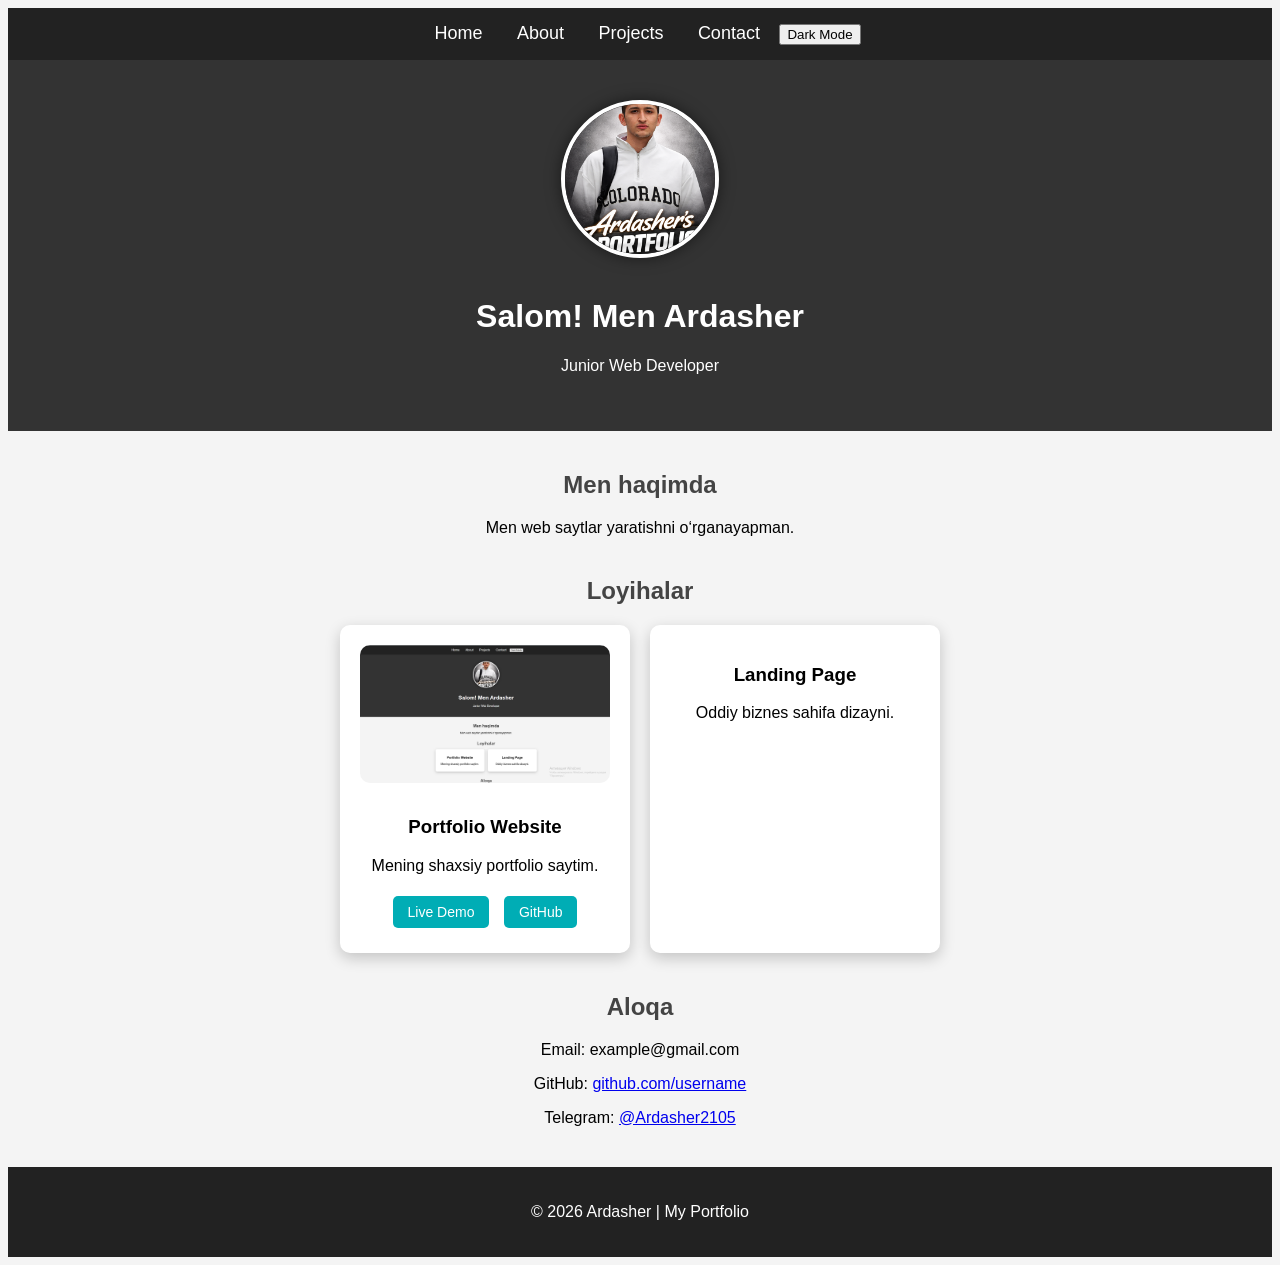
==== index.html @ ba548b77 "Add files via upload" ====
<!DOCTYPE html>
<html lang="uz">
<head>
<meta charset="UTF-8">
<meta name="viewport" content="width=device-width, initial-scale=1.0">

<title>Mening Portfolio</title>
<link rel="stylesheet" href="style.css">
</head>

<body>
<nav>
<a href="#">Home</a>
<a href="#about">About</a>
<a href="#projects">Projects</a>
<a href="#contact">Contact</a>

<button onclick="toggleDarkMode()">Dark Mode</button>
</nav>
<header>
<img src="images!/Profile.jpg.png" width="150">
<h1>Salom! Men Ardasher</h1>
<p>Junior Web Developer</p>
</header>

<section id="about" class="hidden">
<h2>Men haqimda</h2>
<p>Men web saytlar yaratishni o‘rganayapman.</p>
</section>
<section id="projects" class="hidden">

<h2>Loyihalar</h2>

<div class="projects">

<div class="card">
<img src="images!/Profile2.jpg.png">
<h3>Portfolio Website</h3>
<p>Mening shaxsiy portfolio saytim.</p>
<div class="buttons">
<a href="#">Live Demo</a>
<a href="#">GitHub</a>
</div>

</div>

<div class="card">
<h3>Landing Page</h3>
<p>Oddiy biznes sahifa dizayni.</p>
</div>

</div>
</section>

<section id="contact" class="hidden">
<h2>Aloqa</h2>

<p>Email: example@gmail.com</p>

<p>
GitHub:
<a href="https://github.com/username" target="_blank">
github.com/username
</a>
</p>

<p>
Telegram:
<a href="https://t.me/Ardasher2105" target="_blank">
@Ardasher2105
</a>
</p>

</section>
<footer>

<script src="script.js"></script>

<p>© 2026 Ardasher | My Portfolio</p>
</footer>
</body>
</html>
---- style.css ----
html{
scroll-behavior:smooth;
}
body{
font-family: Arial;
background:#f4f4f4;
text-align:center;
}

h1{
color:white;
}

h2{
color:#444;
margin-top:40px;
}
header{
background:#644646;
color:white;
padding:40px;
}
header img{
width:150px;
height:150px;
border-radius:50%;
margin-bottom:15px;
}
header{
background:#000000b1;
color:rgb(242, 238, 238);
padding:40px;
text-align:center;
}
nav{
background:black;
padding:15px;
text-align:center;
}

nav a{
color:white;
text-decoration:none;
margin:15px;
font-size:18px;
}

nav a:hover{
color:orange;
}
.projects{
display:flex;
justify-content:center;
gap:20px;
flex-wrap:wrap;
}

.card{
background:white;
padding:20px;
width:250px;
border-radius:10px;
box-shadow:0 4px 10px rgba(0,0,0,0.2);
transition:0.3s;
}

.card:hover{
transform:scale(1.05);
}
nav{
background:#222;
padding:15px;
position:sticky;
top:0;
text-align:center;
}

nav a{
color:white;
text-decoration:none;
margin:0 15px;
font-size:18px;
}

nav a:hover{
color:#00adb5;
}
header img{
width:150px;
height:150px;
border-radius:50%;
object-fit:cover;
border:4px solid white;
box-shadow:0 0 15px rgba(0,0,0,0.5);
}
header{
text-align:center;
padding:40px;
background:#333;
color:white;
}
.projects{
display:flex;
justify-content:center;
gap:20px;
flex-wrap:wrap;
margin-top:20px;
}

.card{
background:white;
padding:20px;
width:250px;
border-radius:10px;
box-shadow:0 5px 15px rgba(0,0,0,0.2);
transition:0.3s;
text-align:center;
}

.card:hover{
transform:translateY(-10px);
box-shadow:0 10px 25px rgba(0,0,0,0.3);
}
footer{
background:#222;
color:white;
text-align:center;
padding:20px;
margin-top:40px;
}
.dark-mode{
background:#111;
color:white;
}
.dark-mode nav{
background:#000;
}
.dark-mode .card{
background:#222;
color:white;
}
.hidden{
opacity:0;
transform:translateY(50px);
transition:all 1s;
}

.show{
opacity:1;
transform:translateY(0);
}
.card img{
width:100%;
border-radius:10px;
margin-bottom:10px;
}
.buttons{
margin-top:10px;
}

.buttons a{
display:inline-block;
padding:8px 15px;
margin:5px;
background:#00adb5;
color:white;
text-decoration:none;
border-radius:5px;
font-size:14px;
}

.buttons a:hover{
background:#008c92;
}
@media (max-width:768px){

body{
background:red;
}

nav{
display:flex;
flex-direction:column;
}

.projects{
display:flex;
flex-direction:column;
align-items:center;
}

.card{
width:90%;
}

header img{
width:120px;
height:120px;
}

}
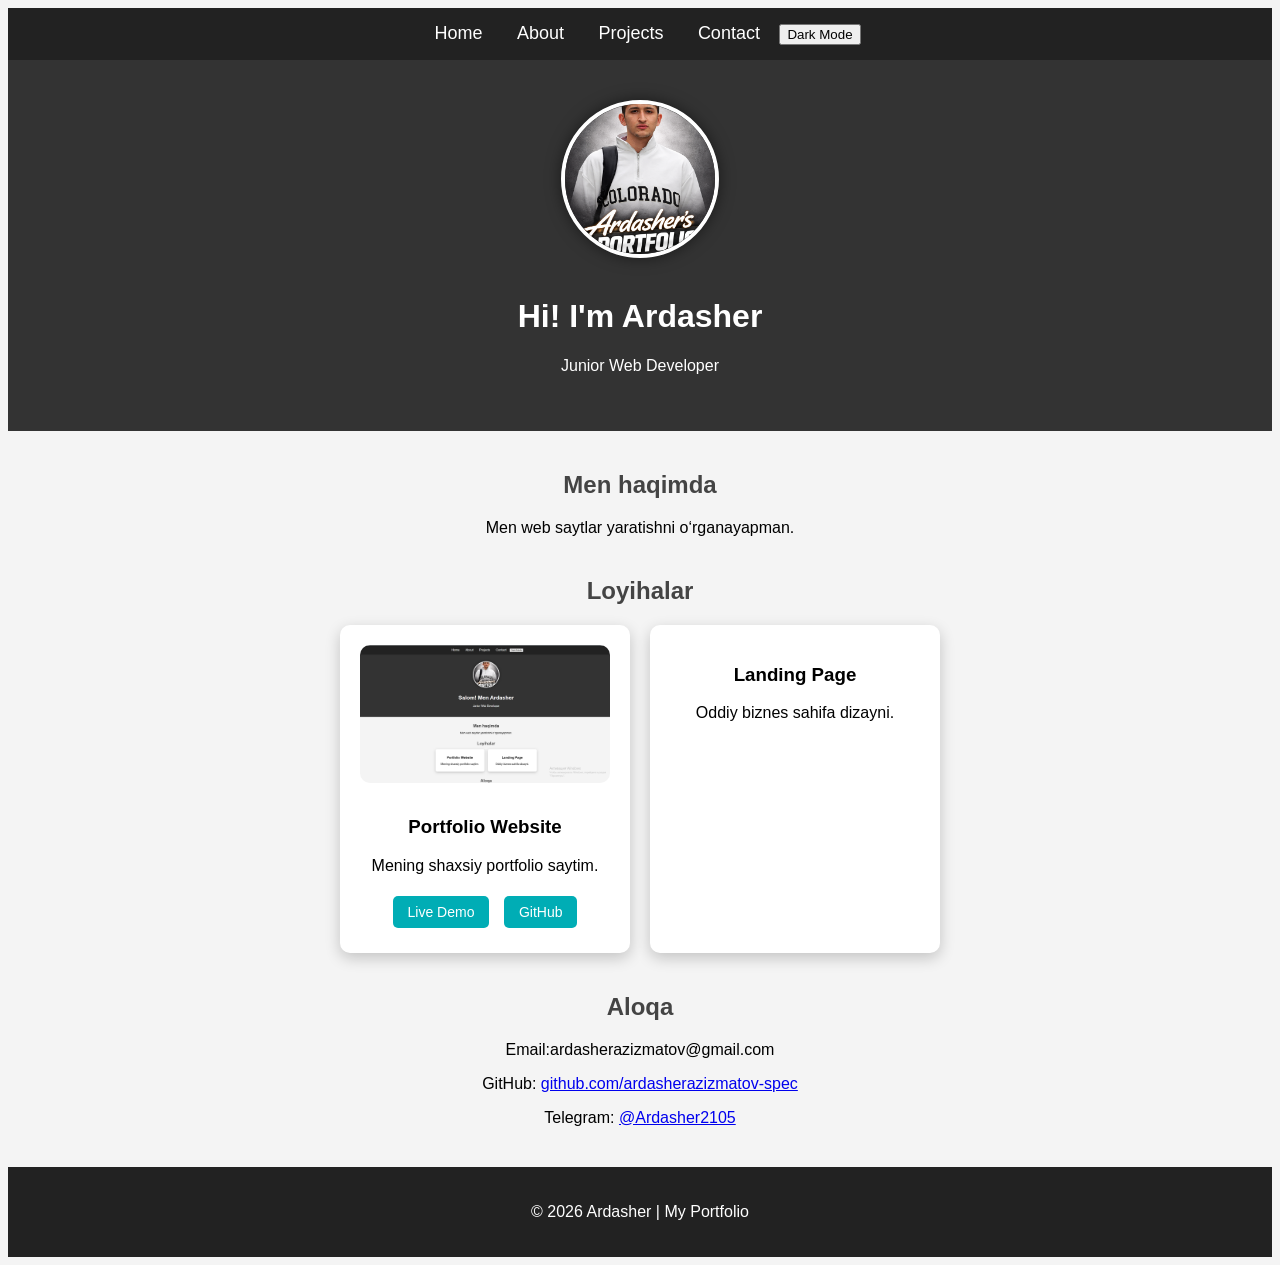
==== commit 1da3b20d: "Add files via upload" ====
--- a/index.html
+++ b/index.html
@@ -19,7 +19,7 @@
 </nav>
 <header>
 <img src="images!/Profile.jpg.png" width="150">
-<h1>Salom! Men Ardasher</h1>
+<h1>Hi! I'm Ardasher</h1>
 <p>Junior Web Developer</p>
 </header>
 
@@ -38,8 +38,8 @@
 <h3>Portfolio Website</h3>
 <p>Mening shaxsiy portfolio saytim.</p>
 <div class="buttons">
-<a href="#">Live Demo</a>
-<a href="#">GitHub</a>
+<a href="https://ardasherazizmatov-spec.github.io/Portfolio">Live Demo</a>
+<a href="https://github.com/ardasherazizmatov-spec/Portfolio">GitHub</a>
 </div>
 
 </div>
@@ -55,16 +55,14 @@
 <section id="contact" class="hidden">
 <h2>Aloqa</h2>
 
-<p>Email: example@gmail.com</p>
+<p>Email:ardasherazizmatov@gmail.com</p>
 
 <p>
-GitHub:
-<a href="https://github.com/username" target="_blank">
-github.com/username
+<p>GitHub: 
+<a href="https://github.com/ardasherazizmatov-spec" target="_blank">
+github.com/ardasherazizmatov-spec
 </a>
 </p>
-
-<p>
 Telegram:
 <a href="https://t.me/Ardasher2105" target="_blank">
 @Ardasher2105
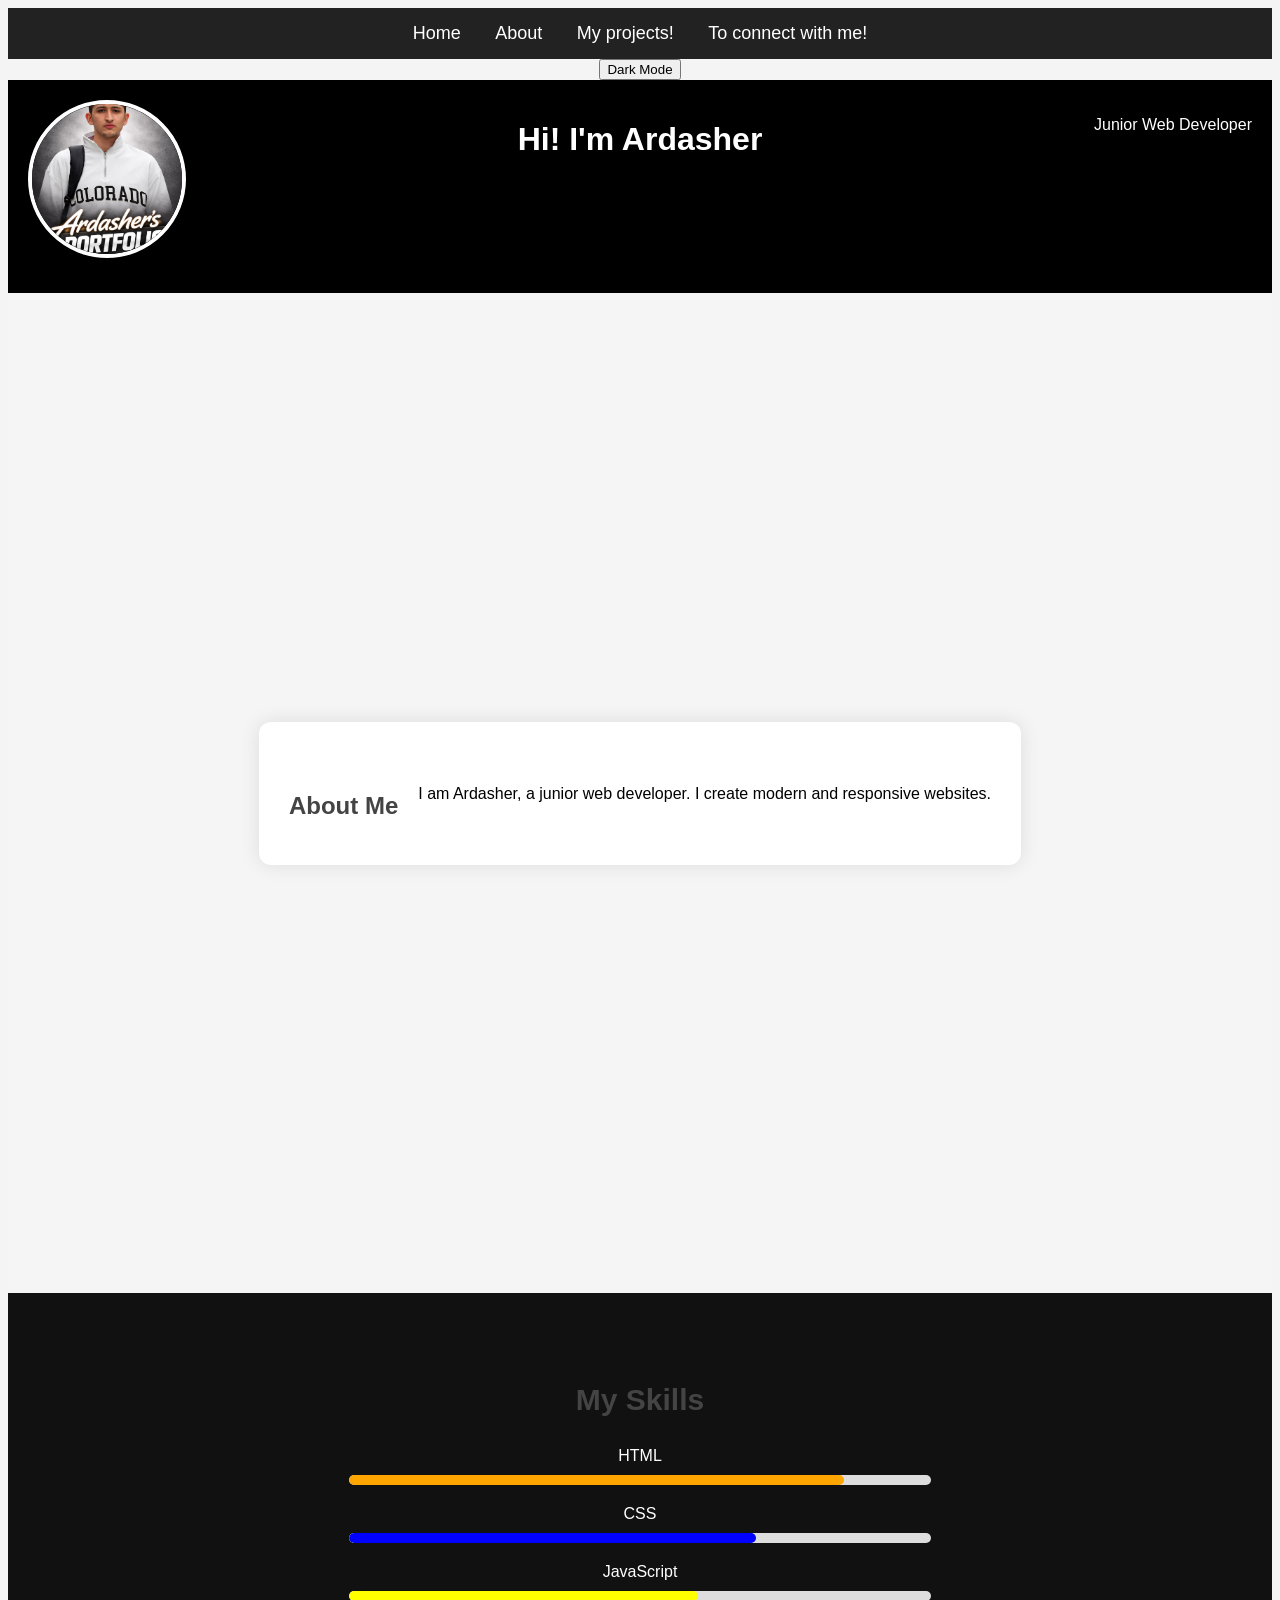
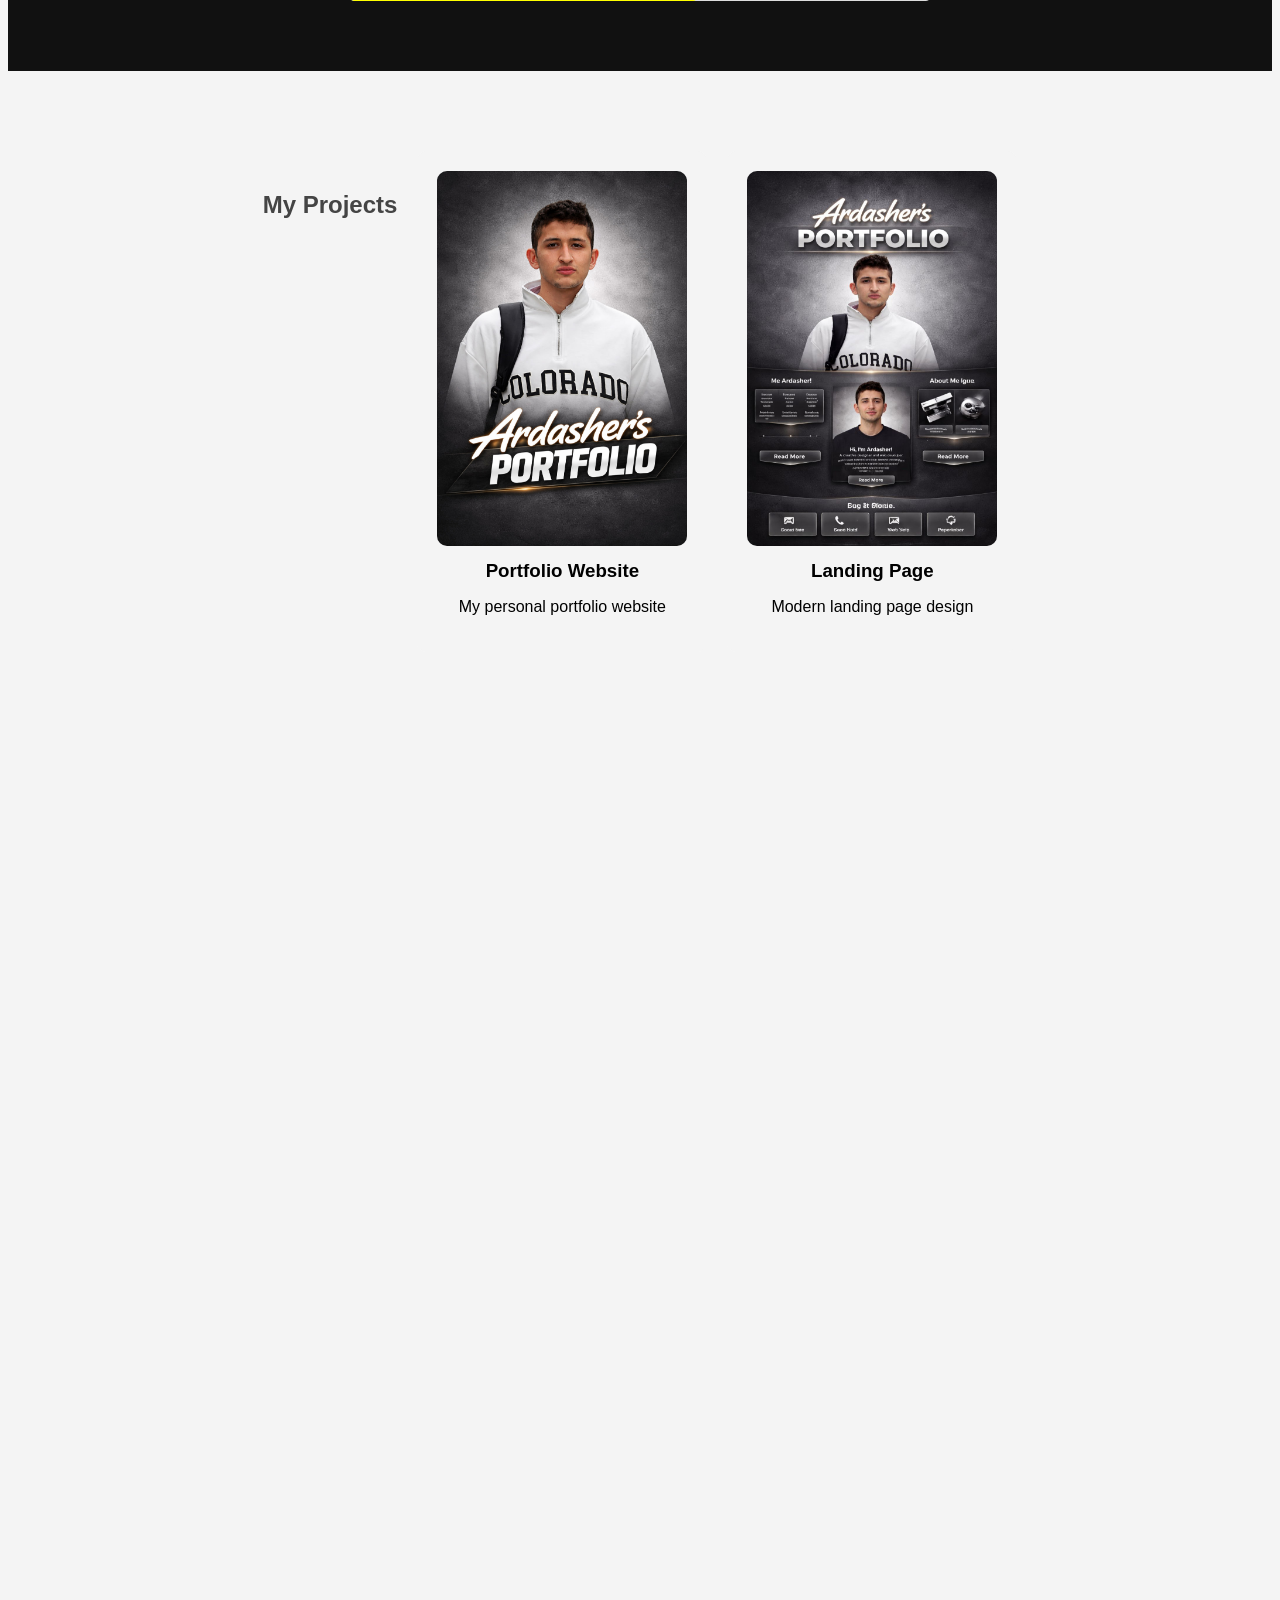
==== commit e8fe819a: "Add files via upload" ====
--- a/index.html
+++ b/index.html
@@ -10,49 +10,138 @@
 
 <body>
 <nav>
-<a href="#">Home</a>
-<a href="#about">About</a>
-<a href="#projects">Projects</a>
-<a href="#contact">Contact</a>
+  <a href="index.html">Home</a>
+  <a href="about.html">About</a>
+  <a href="projects.html">My projects!</a>
+  <a href="contact.html">To connect with me!</a>
+</nav>
 
 <button onclick="toggleDarkMode()">Dark Mode</button>
 </nav>
 <header>
-<img src="images!/Profile.jpg.png" width="150">
+<img src="images!/Profile.jpg" width="150">
 <h1>Hi! I'm Ardasher</h1>
 <p>Junior Web Developer</p>
 </header>
+<section class="about">
+  <div class="about-box">
+    <h2>About Me</h2>
+    <p>I am Ardasher, a junior web developer. I create modern and responsive websites.</p>
+  </div>
+</section>
 
+<section class="skills">
+  <h2>My Skills</h2>
+
+  <div class="skill">
+    <p>HTML</p>
+    <div class="bar"><div class="fill html"></div></div>
+  </div>
+
+  <div class="skill">
+    <p>CSS</p>
+    <div class="bar"><div class="fill css"></div></div>
+  </div>
+
+  <div class="skill">
+    <p>JavaScript</p>
+    <div class="bar"><div class="fill js"></div></div>
+  </div>
+
+</section>
+
+<section class="projects">
+  <h2>My Projects</h2>
+
+  <div class="projects-container">
+
+    <div class="project-card">
+      <img src="images!/Profile.jpg">
+      <h3>Portfolio Website</h3>
+      <p>My personal portfolio website</p>
+    </div>
+
+    <div class="project-card">
+      <img src="images!/Profile1.jpg">
+      <h3>Landing Page</h3>
+      <p>Modern landing page design</p>
+    </div>
+
+  </div>
+</section>
 <section id="about" class="hidden">
 <h2>Men haqimda</h2>
 <p>Men web saytlar yaratishni o‘rganayapman.</p>
+<section class="skills">
+  <h2>My Skills</h2>
+
+  <p>HTML</p>
+  <div class="bar"><div class="fill html"></div></div>
+
+  <p>CSS</p>
+  <div class="bar"><div class="fill css"></div></div>
+
+  <p>JavaScript</p>
+  <div class="bar"><div class="fill js"></div></div>
 </section>
-<section id="projects" class="hidden">
+<section class="skills">
+  <h2>My Skills 💻</h2>
 
-<h2>Loyihalar</h2>
+  <div class="skill">
+    <p>HTML</p>
+    <div class="bar"><div class="fill html"></div></div>
+  </div>
 
-<div class="projects">
+  <div class="skill">
+    <p>CSS</p>
+    <div class="bar"><div class="fill css"></div></div>
+  </div>
 
-<div class="card">
-<img src="images!/Profile2.jpg.png">
-<h3>Portfolio Website</h3>
-<p>Mening shaxsiy portfolio saytim.</p>
-<div class="buttons">
-<a href="https://ardasherazizmatov-spec.github.io/Portfolio">Live Demo</a>
-<a href="https://github.com/ardasherazizmatov-spec/Portfolio">GitHub</a>
-</div>
+  <div class="skill">
+    <p>JavaScript</p>
+    <div class="bar"><div class="fill js"></div></div>
+  </div>
 
-</div>
+  <div class="skill">
+    <p>Python</p>
+    <div class="bar"><div class="fill python"></div></div>
+  </div>
 
-<div class="card">
-<h3>Landing Page</h3>
-<p>Oddiy biznes sahifa dizayni.</p>
-</div>
+</section>
+<section class="projects-preview">
+  <h2>My Projects</h2>
+  <p>Check out my latest works.</p>
+  <a href="projects.html">View Projects</a>
+</section>
+<section id="projects">
+  <h2>My Projects</h2>
 
-</div>
+  <div class="projects-container">
+
+    <div class="project-card">
+      <img src="images!/Profile.jpg" alt="Project">
+      <h3>Portfolio Website</h3>
+      <p>My first personal portfolio website</p>
+      <a href="https://ardasherazizmatov-spec.github.io/Portfolio">Live Demo</a>
+      <a href="https://github.com/ardasherazizmatov-spec/Portfolio">GitHub</a>
+    </div>
+
+    <div class="project-card">
+      <img src="images!/Profile1.jpg" alt="Project 2">
+      <h3>Landing Page</h3>
+      <p>Modern landing page design</p>
+      <a href="#">Live Demo</a>
+      <a href="#">GitHub</a>
+    </div>
+
+  </div>
 </section>
 
-<section id="contact" class="hidden">
+<section class="contact">
+  <h2>Contact Me</h2>
+  <p>Email: ardasherazizmatov@gmail.com</p>
+</section>
+<section id="contact">
 <h2>Aloqa</h2>
 
 <p>Email:ardasherazizmatov@gmail.com</p>
@@ -76,5 +165,6 @@
 
 <p>© 2026 Ardasher | My Portfolio</p>
 </footer>
+<script src="script.js"></script>
 </body>
 </html>
--- a/style.css
+++ b/style.css
@@ -168,19 +168,44 @@
 border-radius:5px;
 font-size:14px;
 }
-
+section {
+  padding: 50px;
+  text-align: center;
+}
+
+.skills .bar {
+  width: 50%;
+  background: #ddd;
+  margin: 10px auto;
+  height: 10px;
+}
+
+.fill {
+  height: 10px;
+  background: black;
+}
+
+.fill.html { width: 85%; }
+.fill.css { width: 70%; }
+.fill.js { width: 60%; }
 .buttons a:hover{
 background:#008c92;
 }
 @media (max-width:768px){
 
 body{
-background:red;
+background:white (242, 237, 237);
 }
 
 nav{
-display:flex;
-flex-direction:column;
+  display: flex;
+  flex-direction: column;
+
+  position: sticky;
+  top: 0;
+  background: #111;
+  padding: 10px;
+  z-index: 1000;
 }
 
 .projects{
@@ -198,4 +223,335 @@
 height:120px;
 }
 
+} 
+.about {
+    display: flex;
+    justify-content: center;
+    align-items: center;
+    height: 100vh;
+    background: #f5f5f5;
+}
+
+.about-box {
+    background: white;
+    padding: 30px;
+    max-width: 700px;
+    border-radius: 10px;
+    box-shadow: 0 0 15px rgba(0,0,0,0.1);
+}
+
+.about-box h2 {
+    margin-bottom: 15px;
+}
+
+.about-box p {
+    margin-bottom: 15px;
+    line-height: 1.6;
+} 
+.about-box {
+    display: flex;
+    gap: 20px;
+    background: white;
+    padding: 30px;
+    max-width: 900px;
+    border-radius: 12px;
+    box-shadow: 0 0 20px rgba(0,0,0,0.1);
+    align-items: center;
+}
+
+.about-img {
+    width: 200px;
+    border-radius: 10px;
+}
+
+.about-text {
+    flex: 1;
+}
+.about-box {
+    transition: 0.3s;
+}
+
+.about-box:hover {
+    transform: scale(1.03);
+}
+header {
+    display: flex;
+    justify-content: space-between;
+    padding: 20px;
+    background: black;
+    color: white;
+}
+
+header a {
+    color: white;
+    text-decoration: none;
+}
+@media (max-width: 768px) {
+    .about-box {
+        flex-direction: column;
+        text-align: center;
+    }
+
+    .about-img {
+        width: 150px;
+    }
+} 
+.contact {
+    display: flex;
+    justify-content: center;
+    align-items: center;
+    height: 100vh;
+    background: linear-gradient(135deg, #667eea, #764ba2);
+}
+
+.contact-box {
+    background: white;
+    padding: 30px;
+    width: 350px;
+    border-radius: 12px;
+    box-shadow: 0 0 25px rgba(0,0,0,0.2);
+
+    /* animatsiya */
+    animation: fadeIn 1s ease;
+}
+
+.contact-box h2 {
+    margin-bottom: 10px;
+}
+
+.contact-box p {
+    margin-bottom: 20px;
+    color: gray;
+}
+
+form input,
+form textarea {
+    width: 100%;
+    padding: 10px;
+    margin-bottom: 15px;
+    border-radius: 8px;
+    border: 1px solid #ccc;
+}
+
+form button {
+    width: 100%;
+    padding: 10px;
+    border: none;
+    background: black;
+    color: white;
+    border-radius: 8px;
+    cursor: pointer;
+    transition: 0.3s;
+}
+
+form button:hover {
+    background: #333;
+}
+@keyframes fadeIn {
+    from {
+        opacity: 0;
+        transform: translateY(30px);
+    }
+    to {
+        opacity: 1;
+        transform: translateY(0);
+    }
+}
+form input:focus,
+form textarea:focus {
+    outline: none;
+    border: 1px solid #667eea;
+}
+@media (max-width: 500px) {
+    .contact-box {
+        width: 90%;
+    }
+}
+.skills {
+    padding: 50px;
+    background: #111;
+    color: white;
+}
+
+.skills h2 {
+    text-align: center;
+    margin-bottom: 30px;
+}
+
+.skill {
+    margin-bottom: 20px;
+}
+
+.bar {
+    width: 100%;
+    height: 10px;
+    background: #333;
+    border-radius: 5px;
+}
+
+.fill {
+    height: 10px;
+    border-radius: 5px;
+    width: 0;
+    transition: 1s;
+}
+.fill.html {
+    width: 85%;
+    background: orange;
+}
+
+.fill.css {
+    width: 70%;
+    background: blue;
+}
+
+.fill.js {
+    width: 60%;
+    background: yellow;
+}
+
+.fill.python {
+    width: 55%;
+    background: green;
+}
+.skills {
+    padding: 50px;
+    background: #111;
+    color: white;
+}
+
+.skills h2 {
+    text-align: center;
+    margin-bottom: 30px;
+    font-size: 30px;
+}
+
+.skill {
+    margin-bottom: 20px;
+}
+
+.skill p {
+    margin-bottom: 5px;
+}
+
+.bar {
+    width: 100%;
+    height: 10px;
+    background: #333;
+    border-radius: 5px;
+    overflow: hidden;
+}
+
+.fill {
+    height: 10px;
+    border-radius: 5px;
+    width: 0;
+    transition: 1s;
+}
+.fill.html {
+    width: 85%;
+    background: orange;
+}
+
+.fill.css {
+    width: 70%;
+    background: blue;
+}
+
+.fill.js {
+    width: 60%;
+    background: yellow;
+}
+
+.fill.python {
+    width: 55%;
+    background: green;
+}
+.projects-container {
+  display: flex;
+  gap: 20px;
+  flex-wrap: wrap;
+}
+
+.project-card {
+  background: #1a1a1a;
+  padding: 15px;
+  border-radius: 15px;
+  width: 250px;
+  transition: 0.3s;
+}
+
+.project-card img {
+  width: 100%;
+  border-radius: 10px;
+}
+
+.project-card h3 {
+  margin: 10px 0;
+  color: white;
+}
+
+.project-card p {
+  color: #ccc;
+}
+
+.project-card a {
+  display: inline-block;
+  margin-top: 10px;
+  margin-right: 10px;
+  color: #00ffff;
+  text-decoration: none;
+}
+
+.project-card:hover {
+  transform: translateY(-10px) scale(1.03);
+  box-shadow: 0 0 25px #00ffff;
+}
+.hidden {
+  opacity: 0;
+  transform: translateY(50px);
+  transition: all 0.6s ease;
+}
+
+.show {
+  opacity: 1;
+  transform: translateY(0);
+}
+a {
+  transition: 0.3s;
+}
+
+a:hover {
+  color: #00ffff;
+  transform: scale(1.1);
+}
+.projects {
+  display: flex;
+  justify-content: center;
+  gap: 20px;
+  margin-top: 30px;
+  flex-wrap: wrap;
+}
+
+.project-card {
+  background: #f4f4f4;
+  padding: 20px;
+  width: 250px;
+  border-radius: 10px;
+  text-align: center;
+}
+
+.project-card a {
+  display: inline-block;
+  margin-top: 10px;
+  text-decoration: none;
+  color: white;
+  background: black;
+  padding: 8px 12px;
+  border-radius: 5px;
+}
+.projects h1,
+.projects h3,
+.projects p {
+  color: black;
 }
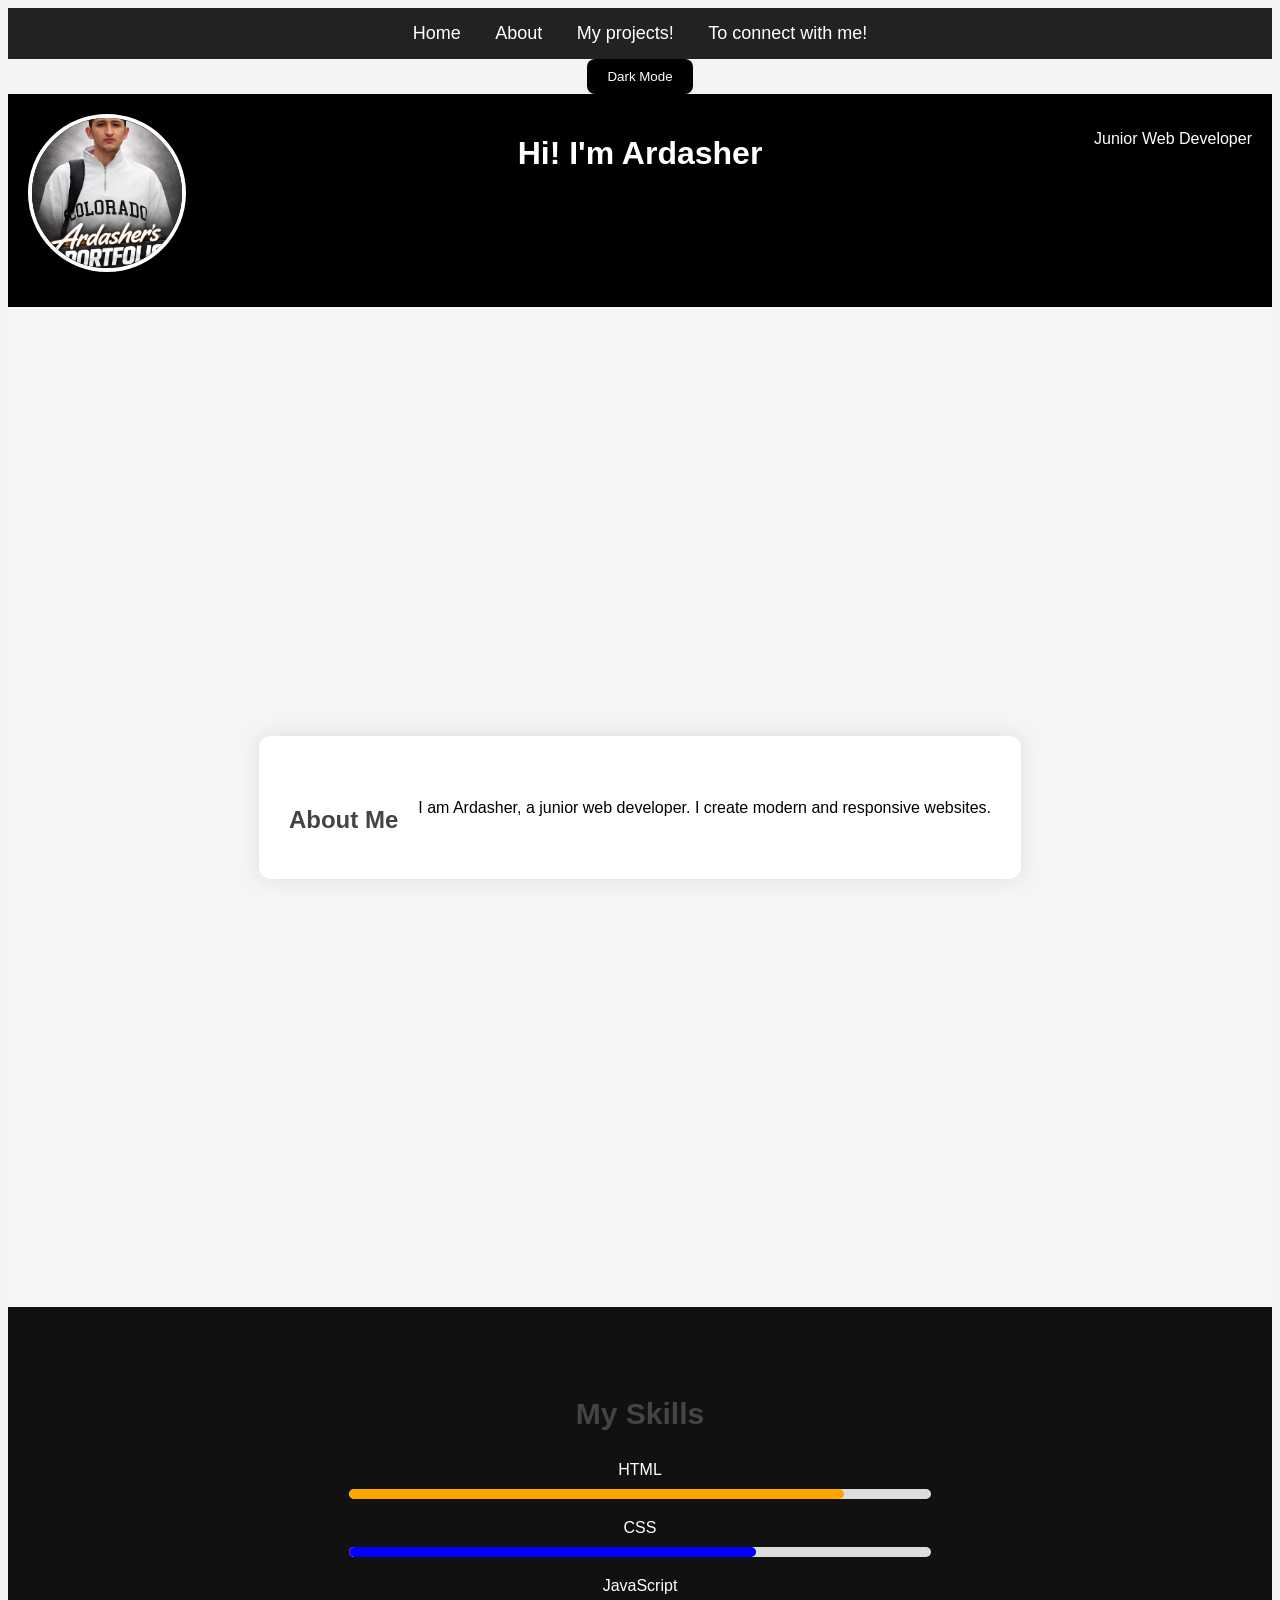
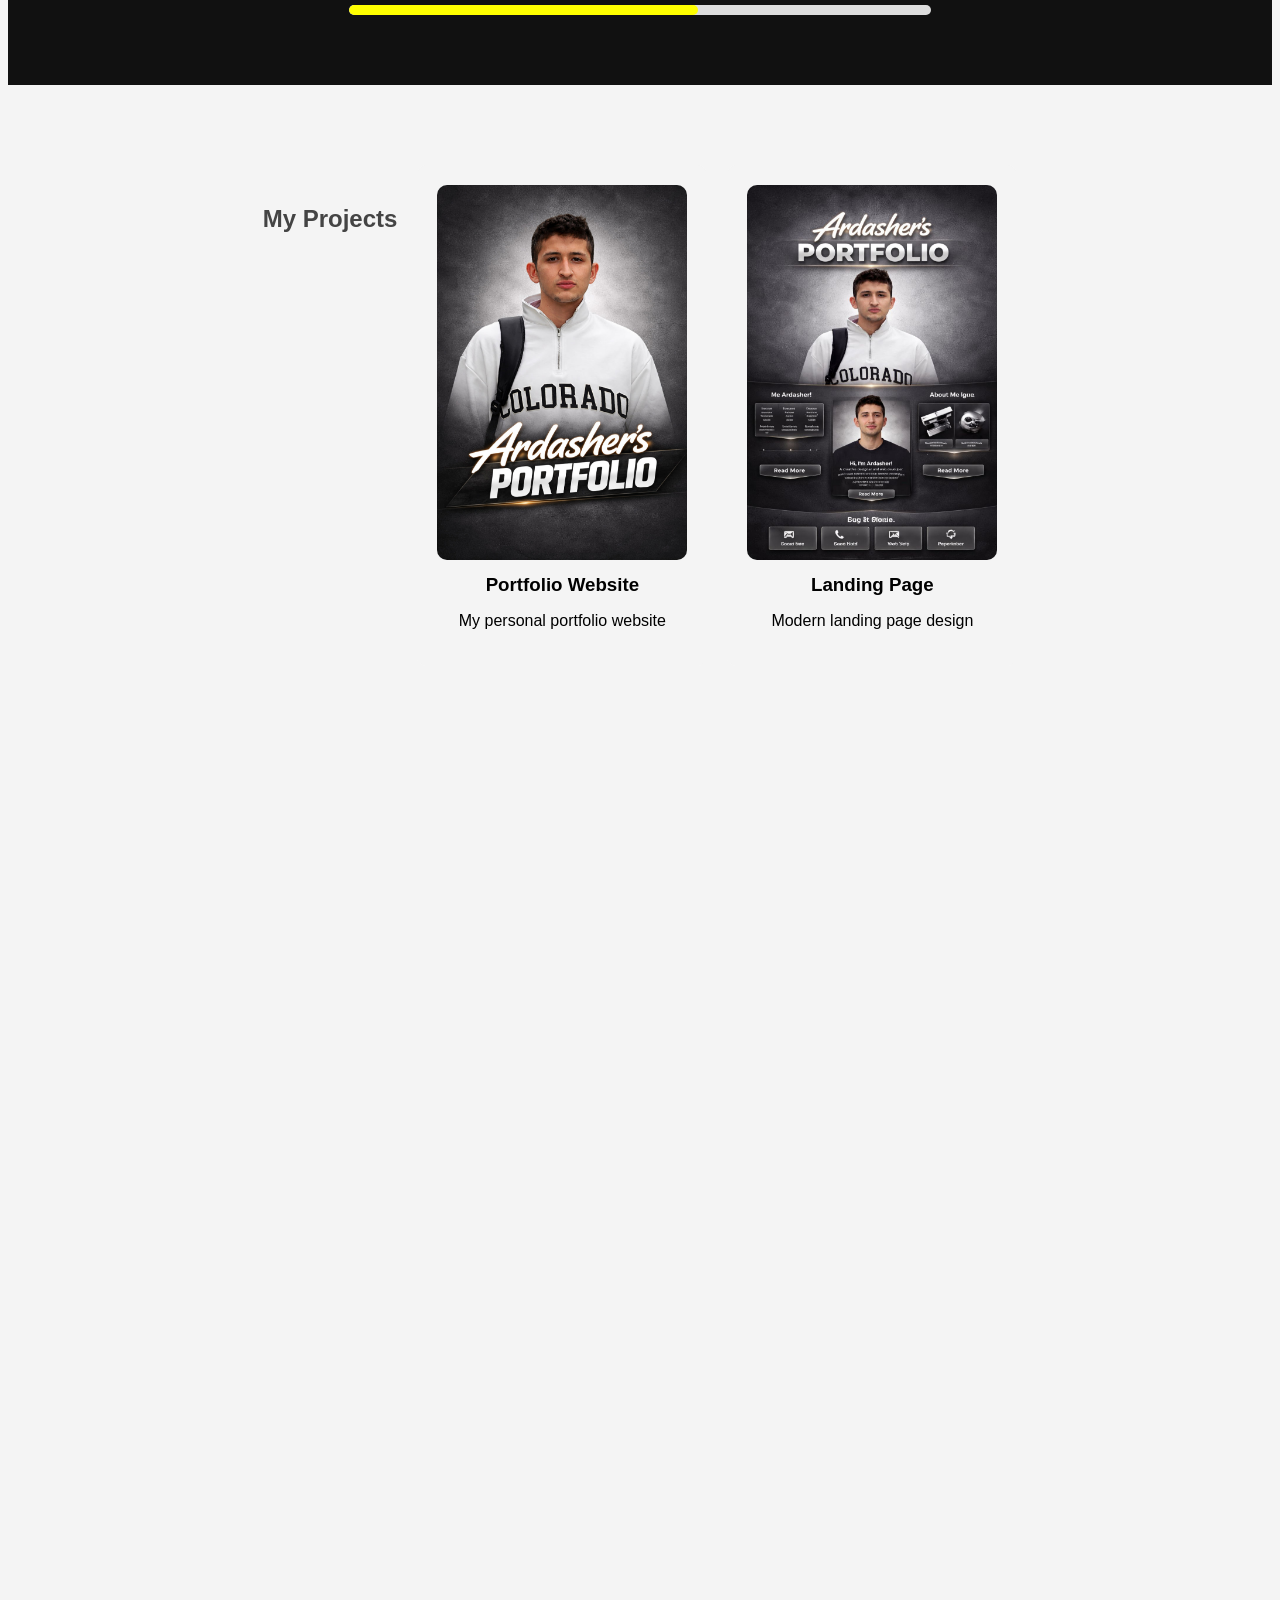
==== commit cbea8a40: "Add files via upload" ====
--- a/index.html
+++ b/index.html
@@ -20,7 +20,7 @@
 </nav>
 <header>
 <img src="images!/Profile.jpg" width="150">
-<h1>Hi! I'm Ardasher</h1>
+<h1 id="typing">Hi! I'm Ardasher</h1>
 <p>Junior Web Developer</p>
 </header>
 <section class="about">
@@ -118,7 +118,7 @@
 
   <div class="projects-container">
 
-    <div class="project-card">
+    <div class="project-card reveal"></div>
       <img src="images!/Profile.jpg" alt="Project">
       <h3>Portfolio Website</h3>
       <p>My first personal portfolio website</p>
@@ -167,4 +167,7 @@
 </footer>
 <script src="script.js"></script>
 </body>
-</html>+</html>
+<footer>
+  <p>© 2026 Ardasher | All rights reserved</p>
+</footer>
--- a/style.css
+++ b/style.css
@@ -554,4 +554,42 @@
 .projects h3,
 .projects p {
   color: black;
+}
+.project-card {
+  transition: 0.3s;
+}
+
+.project-card:hover {
+  transform: translateY(-10px);
+  box-shadow: 0 10px 25px rgba(0,0,0,0.3);
+}
+button, .btn {
+  background: black;
+  color: white;
+  padding: 10px 20px;
+  border-radius: 8px;
+  border: none;
+  cursor: pointer;
+  transition: 0.3s;
+}
+
+button:hover, .btn:hover {
+  background: #333;
+}
+.reveal {
+  opacity: 0;
+  transform: translateY(50px);
+  transition: 0.6s;
+}
+
+.reveal.active {
+  opacity: 1;
+  transform: translateY(0);
+}
+footer {
+  text-align: center;
+  padding: 20px;
+  background: black;
+  color: white;
+  margin-top: 50px;
 }
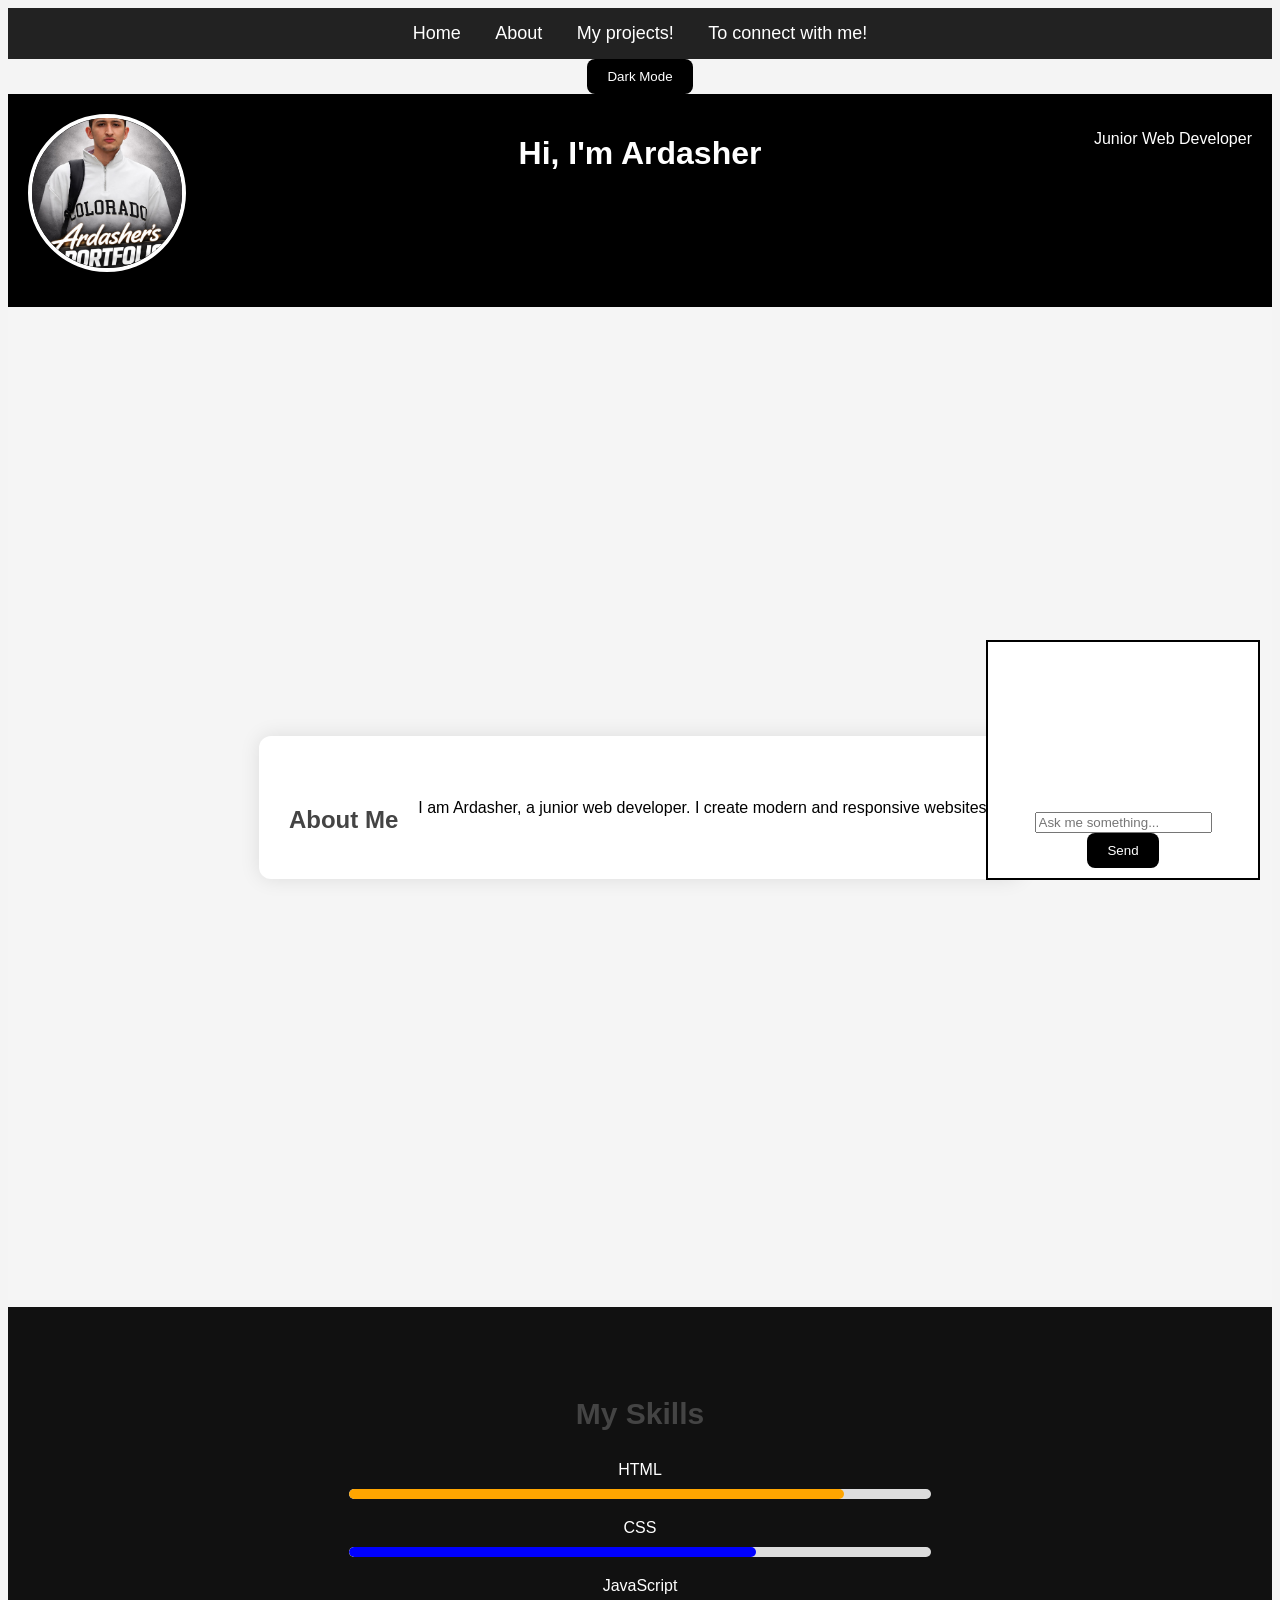
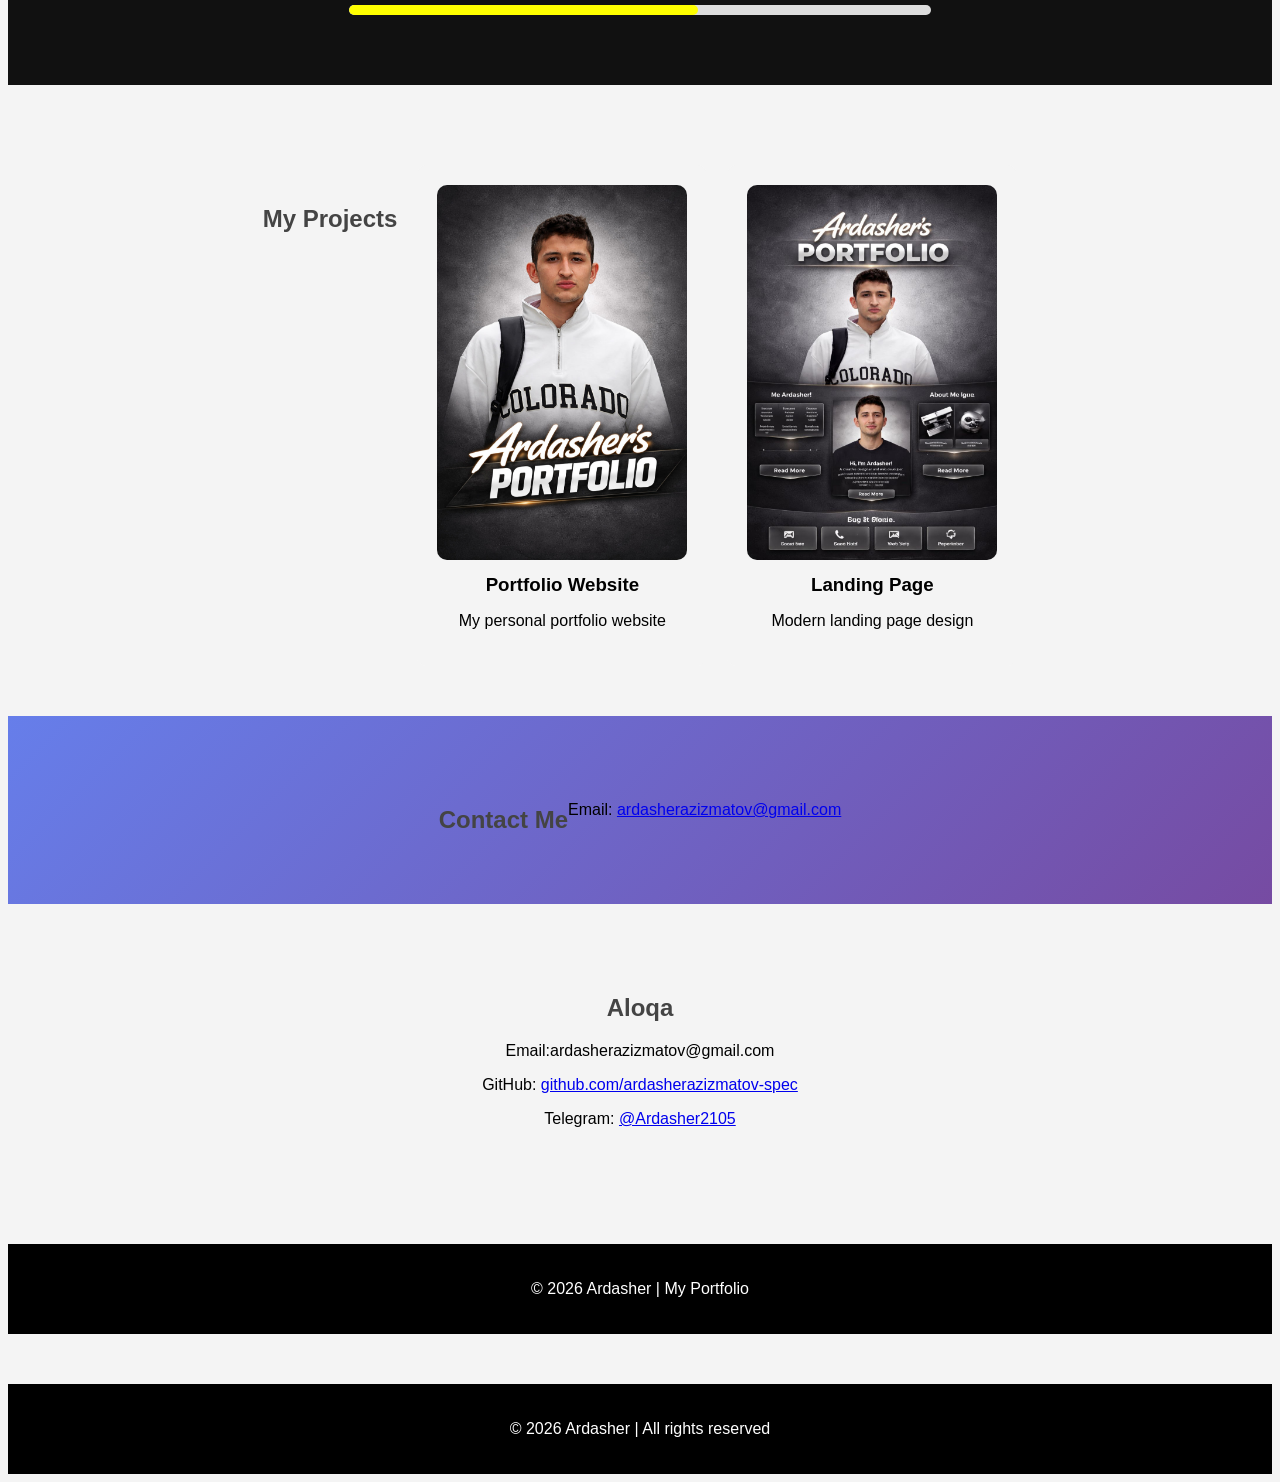
==== commit 9953f7e1: "Add files via upload" ====
--- a/index.html
+++ b/index.html
@@ -17,10 +17,9 @@
 </nav>
 
 <button onclick="toggleDarkMode()">Dark Mode</button>
-</nav>
 <header>
 <img src="images!/Profile.jpg" width="150">
-<h1 id="typing">Hi! I'm Ardasher</h1>
+<h1 id="typing"></h1>
 <p>Junior Web Developer</p>
 </header>
 <section class="about">
@@ -69,77 +68,10 @@
 
   </div>
 </section>
-<section id="about" class="hidden">
-<h2>Men haqimda</h2>
-<p>Men web saytlar yaratishni o‘rganayapman.</p>
-<section class="skills">
-  <h2>My Skills</h2>
-
-  <p>HTML</p>
-  <div class="bar"><div class="fill html"></div></div>
-
-  <p>CSS</p>
-  <div class="bar"><div class="fill css"></div></div>
-
-  <p>JavaScript</p>
-  <div class="bar"><div class="fill js"></div></div>
-</section>
-<section class="skills">
-  <h2>My Skills 💻</h2>
-
-  <div class="skill">
-    <p>HTML</p>
-    <div class="bar"><div class="fill html"></div></div>
-  </div>
-
-  <div class="skill">
-    <p>CSS</p>
-    <div class="bar"><div class="fill css"></div></div>
-  </div>
-
-  <div class="skill">
-    <p>JavaScript</p>
-    <div class="bar"><div class="fill js"></div></div>
-  </div>
-
-  <div class="skill">
-    <p>Python</p>
-    <div class="bar"><div class="fill python"></div></div>
-  </div>
-
-</section>
-<section class="projects-preview">
-  <h2>My Projects</h2>
-  <p>Check out my latest works.</p>
-  <a href="projects.html">View Projects</a>
-</section>
-<section id="projects">
-  <h2>My Projects</h2>
-
-  <div class="projects-container">
-
-    <div class="project-card reveal"></div>
-      <img src="images!/Profile.jpg" alt="Project">
-      <h3>Portfolio Website</h3>
-      <p>My first personal portfolio website</p>
-      <a href="https://ardasherazizmatov-spec.github.io/Portfolio">Live Demo</a>
-      <a href="https://github.com/ardasherazizmatov-spec/Portfolio">GitHub</a>
-    </div>
-
-    <div class="project-card">
-      <img src="images!/Profile1.jpg" alt="Project 2">
-      <h3>Landing Page</h3>
-      <p>Modern landing page design</p>
-      <a href="#">Live Demo</a>
-      <a href="#">GitHub</a>
-    </div>
-
-  </div>
-</section>
 
 <section class="contact">
   <h2>Contact Me</h2>
-  <p>Email: ardasherazizmatov@gmail.com</p>
+<p>Email: <a href="mailto:ardasherazizmatov@gmail.com">ardasherazizmatov@gmail.com</a></p>
 </section>
 <section id="contact">
 <h2>Aloqa</h2>
@@ -166,6 +98,11 @@
 <p>© 2026 Ardasher | My Portfolio</p>
 </footer>
 <script src="script.js"></script>
+<div class="chat-box">
+  <div id="chat"></div>
+  <input type="text" id="userInput" placeholder="Ask me something...">
+  <button onclick="sendMessage()">Send</button>
+</div>
 </body>
 </html>
 <footer>
--- a/style.css
+++ b/style.css
@@ -300,7 +300,7 @@
     display: flex;
     justify-content: center;
     align-items: center;
-    height: 100vh;
+    padding: 50px 0;
     background: linear-gradient(135deg, #667eea, #764ba2);
 }
 
@@ -592,4 +592,76 @@
   background: black;
   color: white;
   margin-top: 50px;
+}
+.dark-mode {
+  background-color: #121212;
+  color: white;
+}
+
+.dark-mode nav {
+  background-color: #1e1e1e;
+}
+
+.dark-mode a {
+  color: white;
+}
+.dark-mode {
+    background-color: #121212;
+    color: white;
+}
+
+.dark-mode nav {
+    background-color: #1f1f1f;
+}
+
+.dark-mode header {
+    background-color: #1a1a1a;
+}
+
+.dark-mode .about-box {
+    background-color: #222;
+    color: white;
+}
+.chat-box {
+  position: fixed;
+  bottom: 20px;
+  right: 20px;
+  width: 250px;
+  background: white;
+  border: 1px solid #ccc;
+  padding: 10px;
+}
+
+#chat {
+  height: 150px;
+  overflow-y: auto;
+  margin-bottom: 10px;
+  font-size: 14px;
+}
+.chat-box {
+  position: fixed;
+  bottom: 20px;
+  right: 20px;
+  width: 250px;
+  background: white;
+  border: 2px solid black;
+  padding: 10px;
+  z-index: 9999;
+} 
+.dark-mode {
+  background-color: #111;
+  color: white;
+}
+
+.dark-mode nav {
+  background-color: #000;
+}
+
+.dark-mode .project-card {
+  background-color: #222;
+  color: white;
+}
+
+.dark-mode a {
+  color: #00ffff;
 }
